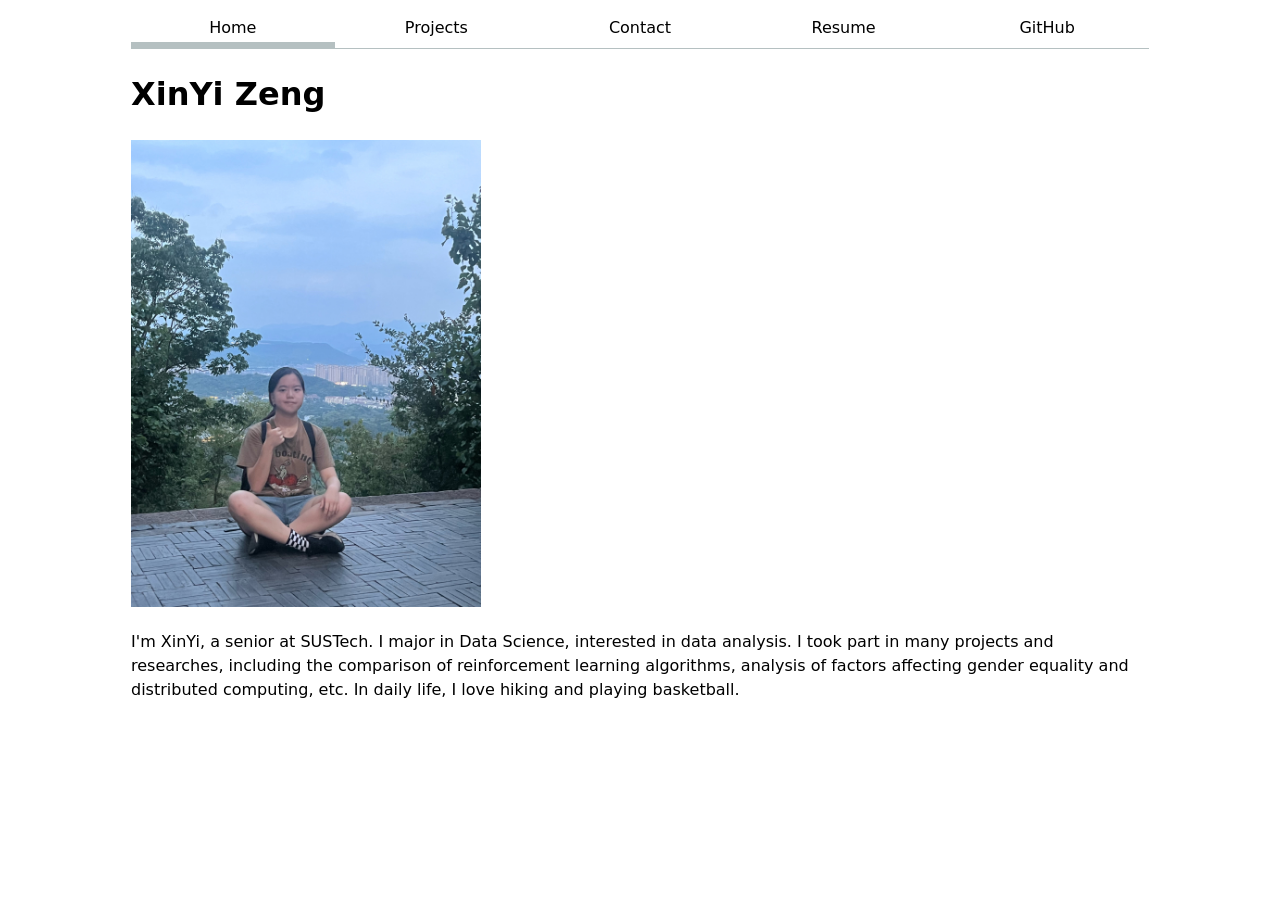
==== index.html @ 6ee1b883 "modify home page" ====
<!DOCTYPE html>
<html lang="en">
<head>
    <meta charset="UTF-8">
    <meta name="viewport" content="width=device-width, initial-scale=1.0">
    <title>XinYi Zeng: Personal site and portfolio</title>
    <!-- add outside css file -->
    <link rel="stylesheet" href="style.css">
</head>
<body>
    <nav>
        <ul>
            <li><a href = "./" class="current">Home</a></li>
            <li><a href="projects/">Projects</a></li>
            <li><a href="contact/">Contact</a></li>
            <li><a href="resume/">Resume</a></li>
            <!-- target_blank: open the new page, not leaving the webpage-->
            <li><a href="https://github.com/Zeng-xinyi" target="_blank">GitHub</a></li>
        </ul>
    </nav>
    <h1>XinYi Zeng</h1>
    <img src="images/self_picture.jpg" alt="A photo of me hiking" style="width: 350px;">
    <p>I'm XinYi, a senior at SUSTech. I major in Data Science, interested in data analysis. I took part in many projects and researches, including the comparison of reinforcement learning algorithms, analysis of factors affecting gender equality and distributed computing, etc. In daily life, I love hiking and playing basketball. </p>
</body>
</html>
---- style.css ----
body {
  /* Set line height to 1.5 times the font size
	   and use the OS’s UI font as the website font
	 */
  font: 100%/1.5 system-ui;
  max-width: 100ch;
  /* Center the content */
  margin-inline: auto;
  /* Add horizontal padding so that the content doesn't touch viewport edges */
  padding-inline: 1rem;

}
/*Descendant selectors*/
nav ul,
nav li {
  display: contents;
}

nav {
  display: flex;
}

nav a {
  flex: 1;
}

nav {
  margin-bottom: 1rem;
  border-bottom: 1px solid oklch(80% 3% 200);
}

nav a {
  /*Remove the underline*/
  text-decoration: none;
  /*Remove the gory default link color*/
  color: inherit;
  /*Center the text in its box*/
  text-align: center;
  padding: 0.5em;
}

nav a.current {
  border-bottom: 0.4em solid oklch(80% 3% 200);
  padding-bottom: 0.1em;
}
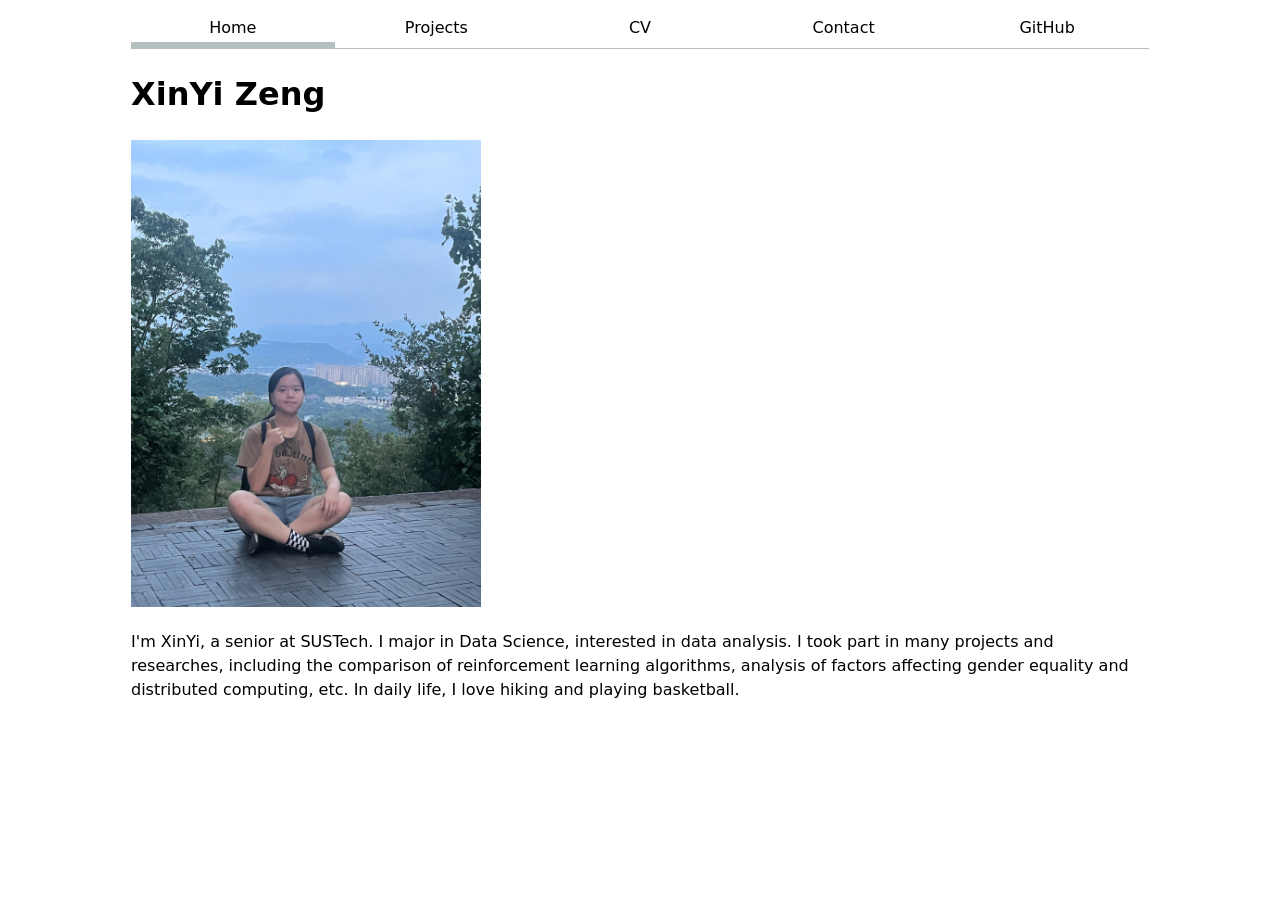
==== commit a4b23856: "change the order and name" ====
--- a/index.html
+++ b/index.html
@@ -12,8 +12,8 @@
         <ul>
             <li><a href = "./" class="current">Home</a></li>
             <li><a href="projects/">Projects</a></li>
+            <li><a href="resume/">CV</a></li>
             <li><a href="contact/">Contact</a></li>
-            <li><a href="resume/">Resume</a></li>
             <!-- target_blank: open the new page, not leaving the webpage-->
             <li><a href="https://github.com/Zeng-xinyi" target="_blank">GitHub</a></li>
         </ul>
--- a/style.css
+++ b/style.css
@@ -39,7 +39,47 @@
   padding: 0.5em;
 }
 
+/*Add border of the navigation bar*/
 nav a.current {
   border-bottom: 0.4em solid oklch(80% 3% 200);
   padding-bottom: 0.1em;
+}
+
+/*Add border of the navigation bar*/
+:root {
+  --color-accent: oklch(65% 50% 0);
+  accent-color: var(--color-accent);
+}
+
+/*Add hover display*/
+nav a:hover {
+  border-bottom: 0.4em solid var(--color-accent);
+  background-color: oklch(from var(--color-accent) 95% 5% h);
+}
+
+/*Contact page*/
+/*make the font uniform*/
+input,
+textarea,
+button {
+  font: inherit;
+}
+
+/*each label is a line*/
+label,
+input,
+textarea,
+button {
+  display: block;
+}
+
+input,
+textarea,
+button {
+  width: 100%;
+  box-sizing: border-box; /*avoid overflowing*/
+}
+
+label {
+  margin-block: 1em 0.5em;
 }
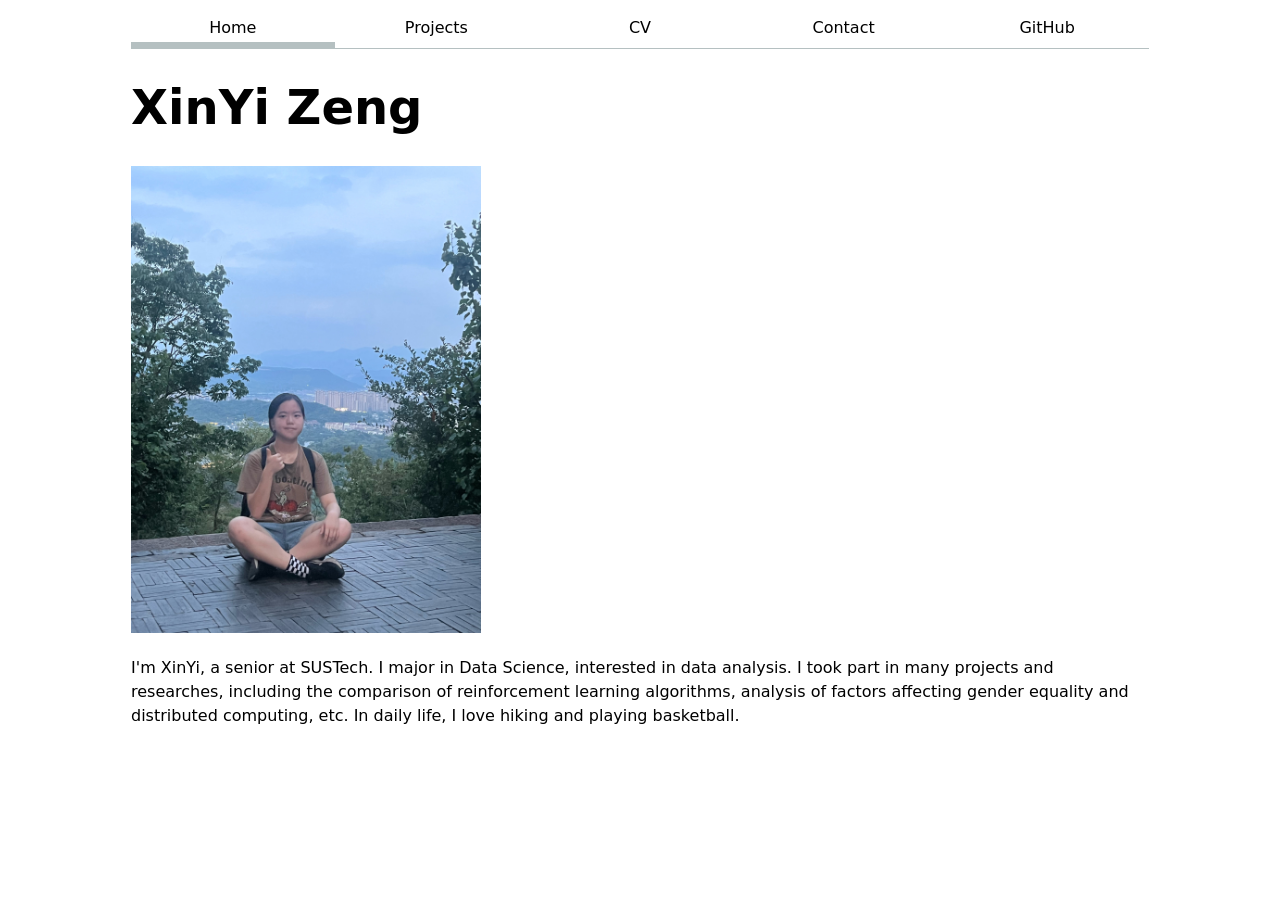
==== commit 8c055718: "add global.js" ====
--- a/index.html
+++ b/index.html
@@ -21,5 +21,6 @@
     <h1>XinYi Zeng</h1>
     <img src="images/self_picture.jpg" alt="A photo of me hiking" style="width: 350px;">
     <p>I'm XinYi, a senior at SUSTech. I major in Data Science, interested in data analysis. I took part in many projects and researches, including the comparison of reinforcement learning algorithms, analysis of factors affecting gender equality and distributed computing, etc. In daily life, I love hiking and playing basketball. </p>
+<script type="module" src="global.js"></script>
 </body>
 </html>
--- a/style.css
+++ b/style.css
@@ -1,3 +1,11 @@
+/*Add border of the navigation bar*/
+:root {
+  --color-accent: oklch(65% 50% 0);
+  accent-color: var(--color-accent);
+  --color-border: oklch(84.717% 0.04267 351.188);   
+  --color-card-bg: oklch(from var(--color-accent) 99% 0.01 h);     
+}
+
 body {
   /* Set line height to 1.5 times the font size
 	   and use the OS’s UI font as the website font
@@ -8,6 +16,16 @@
   margin-inline: auto;
   /* Add horizontal padding so that the content doesn't touch viewport edges */
   padding-inline: 1rem;
+
+  /* Default styles for all headings */
+  h1, h2, h3, h4, h5, h6 {
+    line-height: 1.1; /* Compact leading for headings */
+    text-wrap: balance; /* Balance wrapping for multi-line titles */
+  }
+
+  h1 {
+    font-size: 300%; /* Make <h1> significantly larger */
+  }
 
 }
 /*Descendant selectors*/
@@ -45,12 +63,6 @@
   padding-bottom: 0.1em;
 }
 
-/*Add border of the navigation bar*/
-:root {
-  --color-accent: oklch(65% 50% 0);
-  accent-color: var(--color-accent);
-}
-
 /*Add hover display*/
 nav a:hover {
   border-bottom: 0.4em solid var(--color-accent);
@@ -65,21 +77,83 @@
   font: inherit;
 }
 
-/*each label is a line*/
-label,
-input,
-textarea,
-button {
-  display: block;
-}
-
-input,
-textarea,
-button {
-  width: 100%;
-  box-sizing: border-box; /*avoid overflowing*/
+form {
+  display: grid;
+  grid-template-columns: auto 1fr;
+  gap: 1em;
 }
 
 label {
-  margin-block: 1em 0.5em;
+  display: grid;
+  grid-template-columns: subgrid;
+  grid-column: 1 / -1;
+}
+
+button[type="submit"] {
+  grid-column: 1 / -1;
+}
+
+/*Projects page*/
+.projects {
+  display: grid;
+  grid-template-columns: repeat(auto-fill, minmax(15em, 1fr));
+  gap: 1em; /* Set Spacing */
+}
+
+.projects article {
+  display: grid;
+  grid-template-rows: subgrid; 
+  grid-row: span 3; 
+}
+
+.projects h2 {
+  margin: 0; 
+}
+
+section {
+  margin-bottom: 2rem;
+  padding-bottom: 1.5rem;
+  border-bottom: 1px solid oklch(80% 3% 200); /* add separate lines */
+}
+section:last-of-type {
+  border-bottom: none;
+  margin-bottom: 0;
+}
+
+/*emphasize the h2*/
+h2 {
+  font-size: 150%;
+  margin-top: 1.5em;
+  margin-bottom: 0.8em;
+  color: var(--color-accent);
+  position: relative;
+}
+h2::before {
+  content: "";
+  display: block;
+  width: 1.5em; /*short or long*/
+  height: 0.1em; /*thin or thick*/
+  background: var(--color-accent);
+  position: absolute;
+  bottom: -0.4em;
+  left: 0;
+}
+
+/*Add background color to the article*/
+article {
+  background: var(--color-card-bg);
+  border-radius: 12px;
+  padding: 1.2em;
+  margin-bottom: 1.4em;
+  box-shadow: 0 2px 6px oklch(0 0 0 / 5%);
+  border: 1px solid var(--color-border);
+  transition: transform 0.2s ease, box-shadow 0.2s ease;
+}
+article:hover {
+  transform: translateY(-2px);
+  box-shadow: 0 4px 12px oklch(0 0 0 / 8%);
+}
+
+a {
+  color: var(--color-accent);
 }
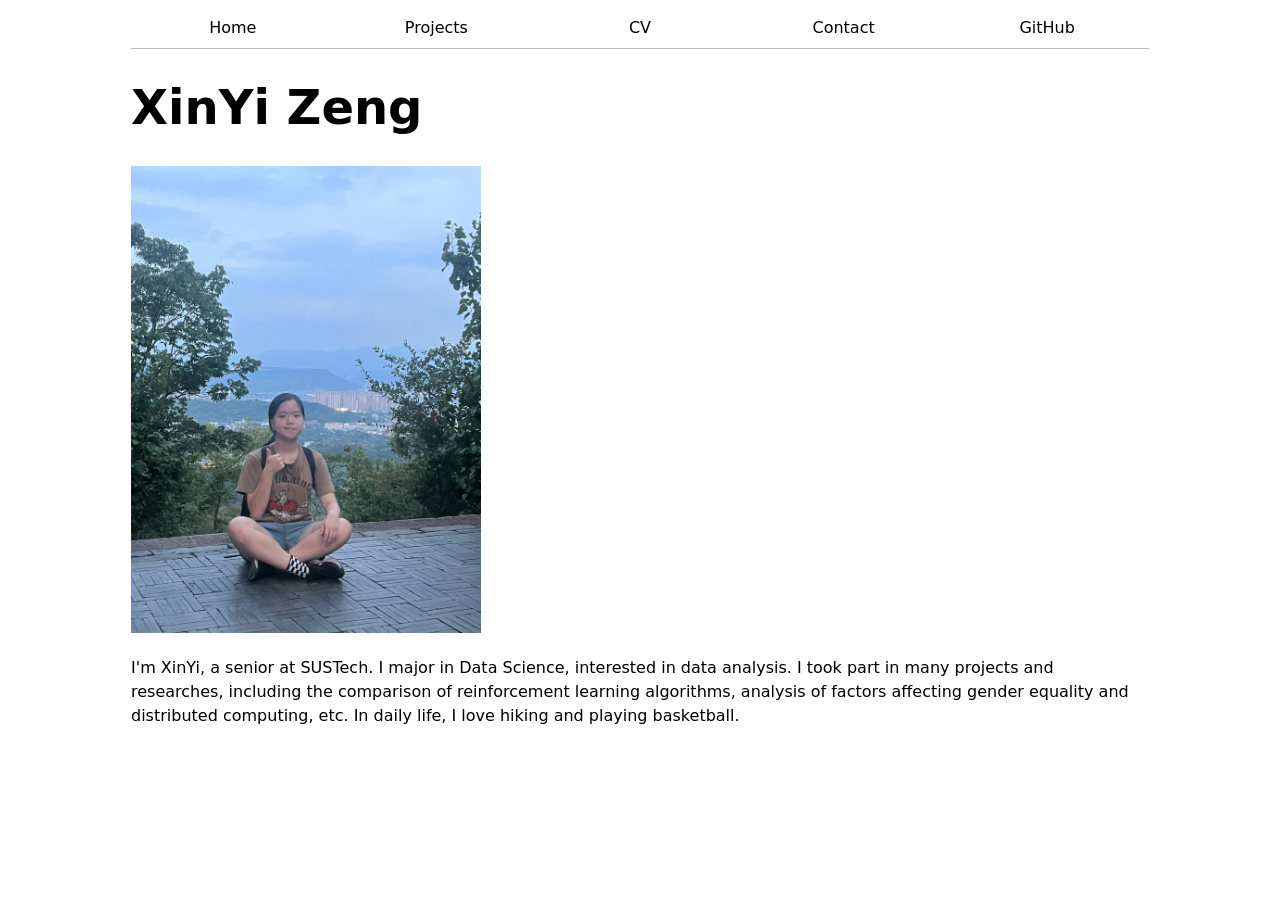
==== commit 3af596ad: "automatic nav" ====
--- a/index.html
+++ b/index.html
@@ -8,16 +8,6 @@
     <link rel="stylesheet" href="style.css">
 </head>
 <body>
-    <nav>
-        <ul>
-            <li><a href = "./" class="current">Home</a></li>
-            <li><a href="projects/">Projects</a></li>
-            <li><a href="resume/">CV</a></li>
-            <li><a href="contact/">Contact</a></li>
-            <!-- target_blank: open the new page, not leaving the webpage-->
-            <li><a href="https://github.com/Zeng-xinyi" target="_blank">GitHub</a></li>
-        </ul>
-    </nav>
     <h1>XinYi Zeng</h1>
     <img src="images/self_picture.jpg" alt="A photo of me hiking" style="width: 350px;">
     <p>I'm XinYi, a senior at SUSTech. I major in Data Science, interested in data analysis. I took part in many projects and researches, including the comparison of reinforcement learning algorithms, analysis of factors affecting gender equality and distributed computing, etc. In daily life, I love hiking and playing basketball. </p>
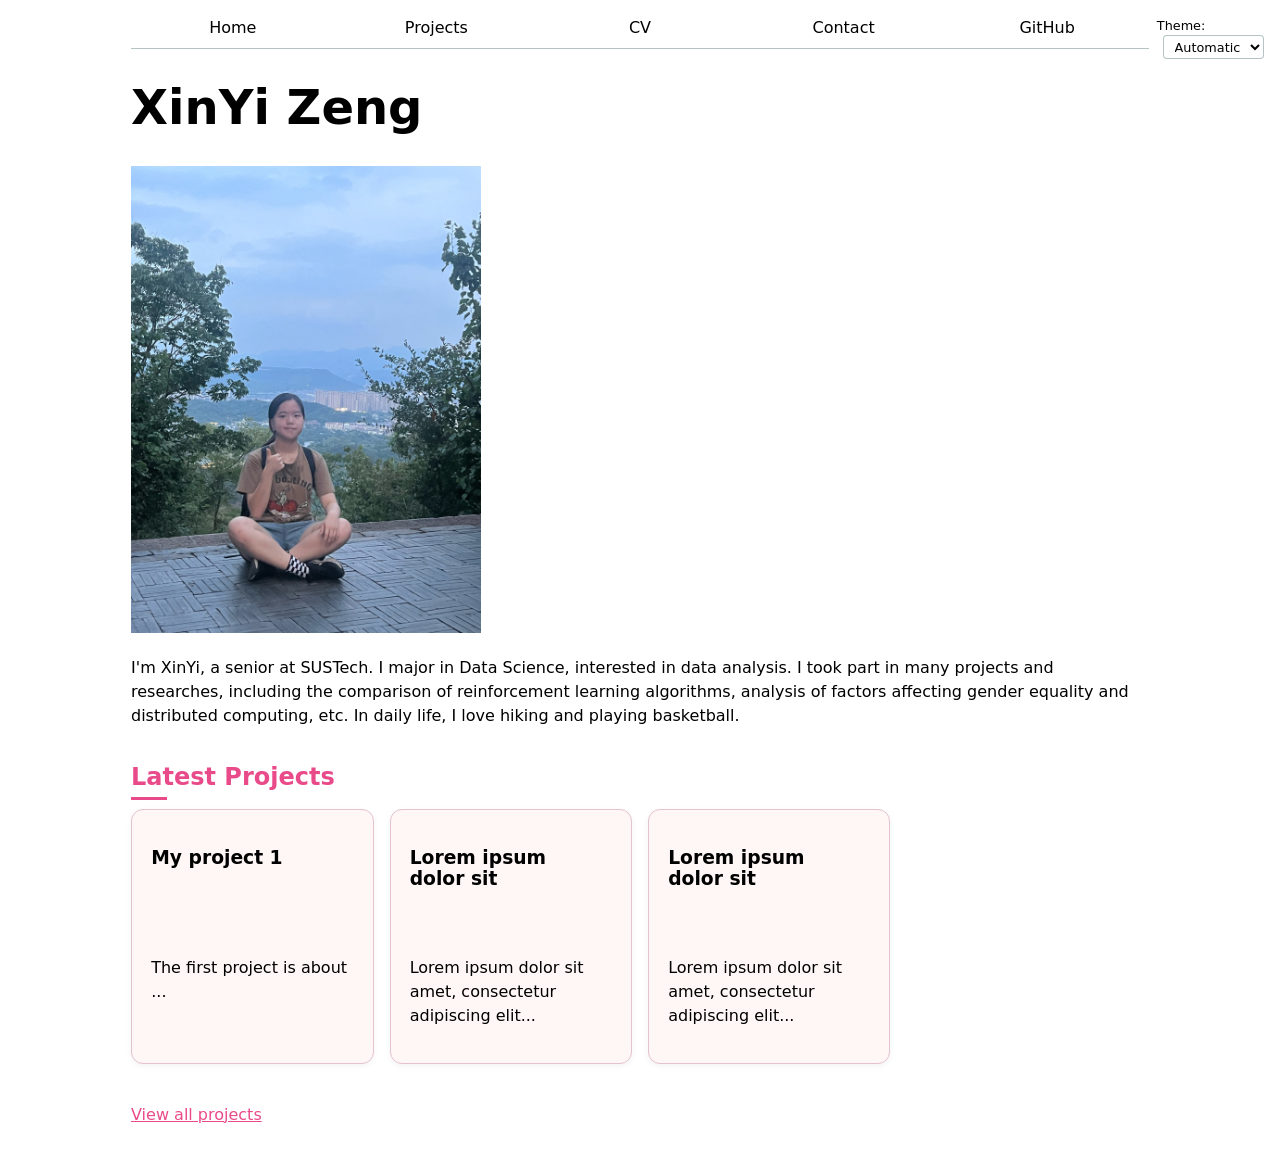
==== commit 8a5c0092: "projects/home js file update" ====
--- a/index.html
+++ b/index.html
@@ -11,6 +11,16 @@
     <h1>XinYi Zeng</h1>
     <img src="images/self_picture.jpg" alt="A photo of me hiking" style="width: 350px;">
     <p>I'm XinYi, a senior at SUSTech. I major in Data Science, interested in data analysis. I took part in many projects and researches, including the comparison of reinforcement learning algorithms, analysis of factors affecting gender equality and distributed computing, etc. In daily life, I love hiking and playing basketball. </p>
-<script type="module" src="global.js"></script>
+
+    <section>
+        <h2>Latest Projects</h2>
+        <div class="projects"></div>
+        <p><a href="./projects/index.html">View all projects</a></p>
+    </section>
+
+<script type="module" src="./global.js"></script>
+<!-- defer: prevent scripts from loading too quickly -->
+<script type="module" src="./index.js" defer></script>
+
 </body>
 </html>
--- a/style.css
+++ b/style.css
@@ -1,9 +1,14 @@
+html {
+  color-scheme: light dark; 
+}
+
 /*Add border of the navigation bar*/
 :root {
   --color-accent: oklch(65% 50% 0);
   accent-color: var(--color-accent);
   --color-border: oklch(84.717% 0.04267 351.188);   
-  --color-card-bg: oklch(from var(--color-accent) 99% 0.01 h);     
+  --color-card-bg: color-mix(in oklch, var(--color-accent) 5%, canvas 95%);     
+  --border-color: oklch(50% 10% 200 / 40%);
 }
 
 body {
@@ -36,18 +41,12 @@
 
 nav {
   display: flex;
+  margin-bottom: 1rem;
+  border-bottom: 1px solid var(--border-color);
 }
 
 nav a {
   flex: 1;
-}
-
-nav {
-  margin-bottom: 1rem;
-  border-bottom: 1px solid oklch(80% 3% 200);
-}
-
-nav a {
   /*Remove the underline*/
   text-decoration: none;
   /*Remove the gory default link color*/
@@ -59,21 +58,22 @@
 
 /*Add border of the navigation bar*/
 nav a.current {
-  border-bottom: 0.4em solid oklch(80% 3% 200);
+  border-bottom: 0.4em solid var(--border-color);
   padding-bottom: 0.1em;
 }
 
 /*Add hover display*/
 nav a:hover {
   border-bottom: 0.4em solid var(--color-accent);
-  background-color: oklch(from var(--color-accent) 95% 5% h);
+  background-color: color-mix(in oklch, var(--color-accent), canvas 85%);
 }
 
 /*Contact page*/
 /*make the font uniform*/
 input,
 textarea,
-button {
+button,
+select {
   font: inherit;
 }
 
@@ -113,7 +113,7 @@
 section {
   margin-bottom: 2rem;
   padding-bottom: 1.5rem;
-  border-bottom: 1px solid oklch(80% 3% 200); /* add separate lines */
+  border-bottom: 1px solid var(--border-color); /* add separate lines */
 }
 section:last-of-type {
   border-bottom: none;
@@ -156,4 +156,23 @@
 
 a {
   color: var(--color-accent);
+}
+
+/* Theme switch styling */
+.color-scheme {
+  position: absolute;
+  top: 1rem;
+  right: 1rem;
+  font-size: 80%;
+  font-family: inherit;
+  z-index: 10; /* the content lies on top */
+}
+
+.color-scheme select {
+  margin-left: 0.5em;
+  padding: 0.2em 0.5em;
+  border: 1px solid var(--border-color);
+  border-radius: 4px;
+  background: canvas;
+  color: canvastext;
 }
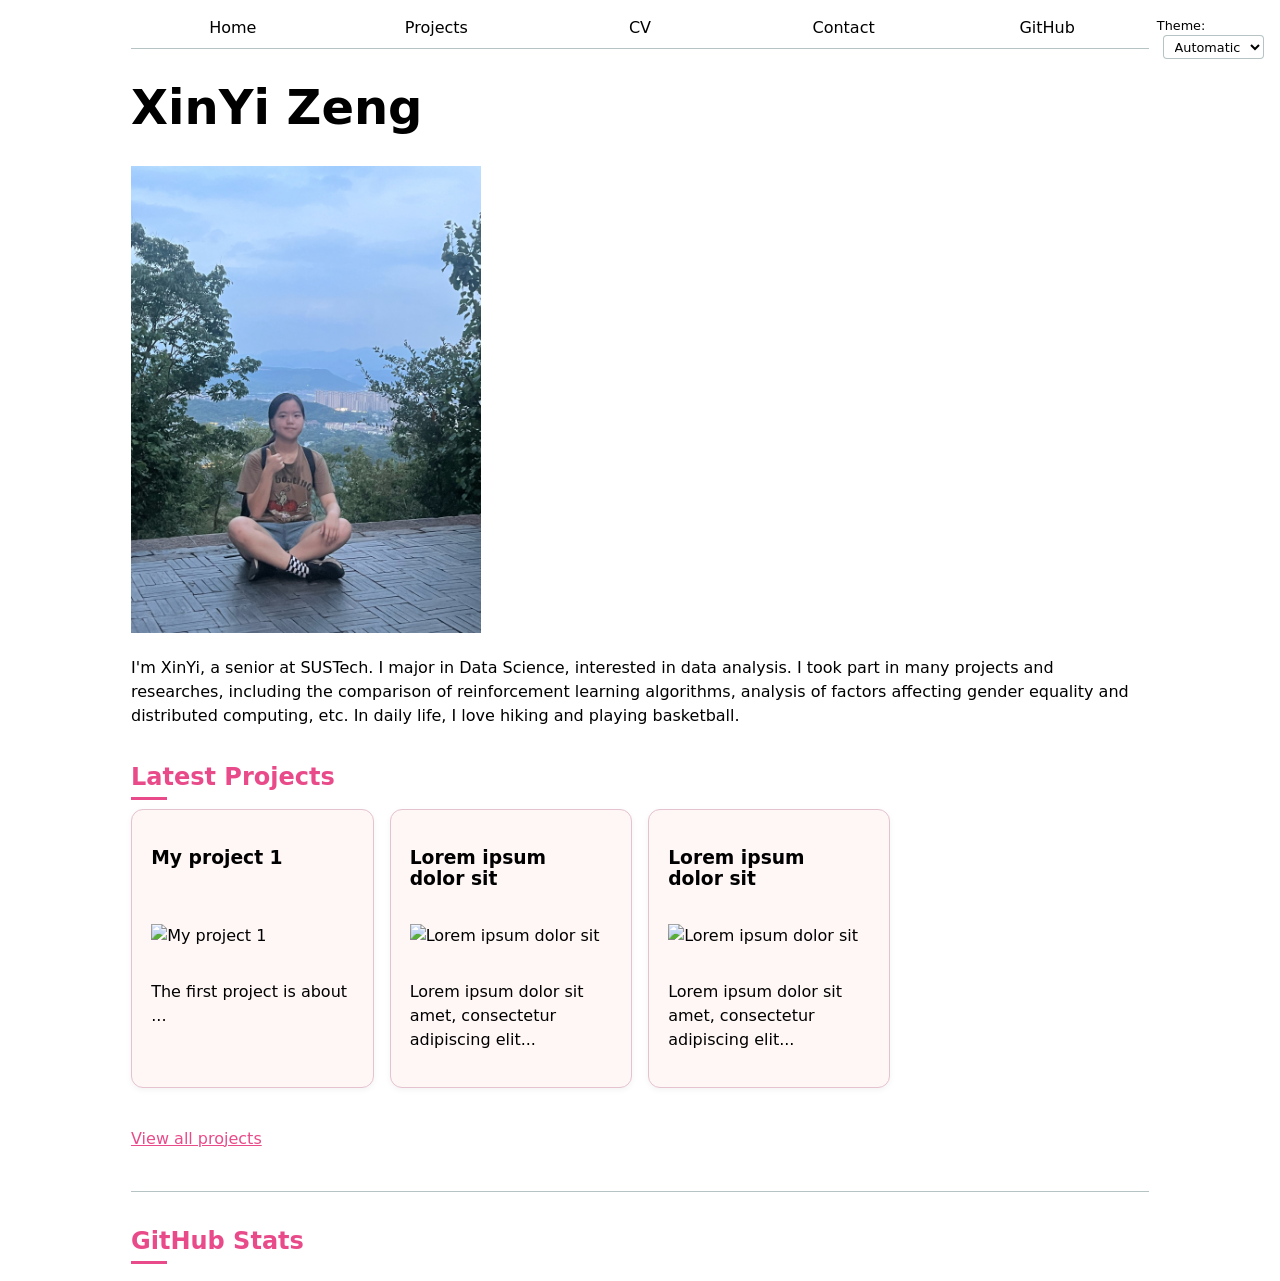
==== commit 5db4bc6b: "github api" ====
--- a/index.html
+++ b/index.html
@@ -17,6 +17,12 @@
         <div class="projects"></div>
         <p><a href="./projects/index.html">View all projects</a></p>
     </section>
+    <section>
+        <h2>GitHub Stats</h2>
+        <div class="github-info">
+            <!-- GitHub data will load here -->
+        </div>
+</section>
 
 <script type="module" src="./global.js"></script>
 <!-- defer: prevent scripts from loading too quickly -->
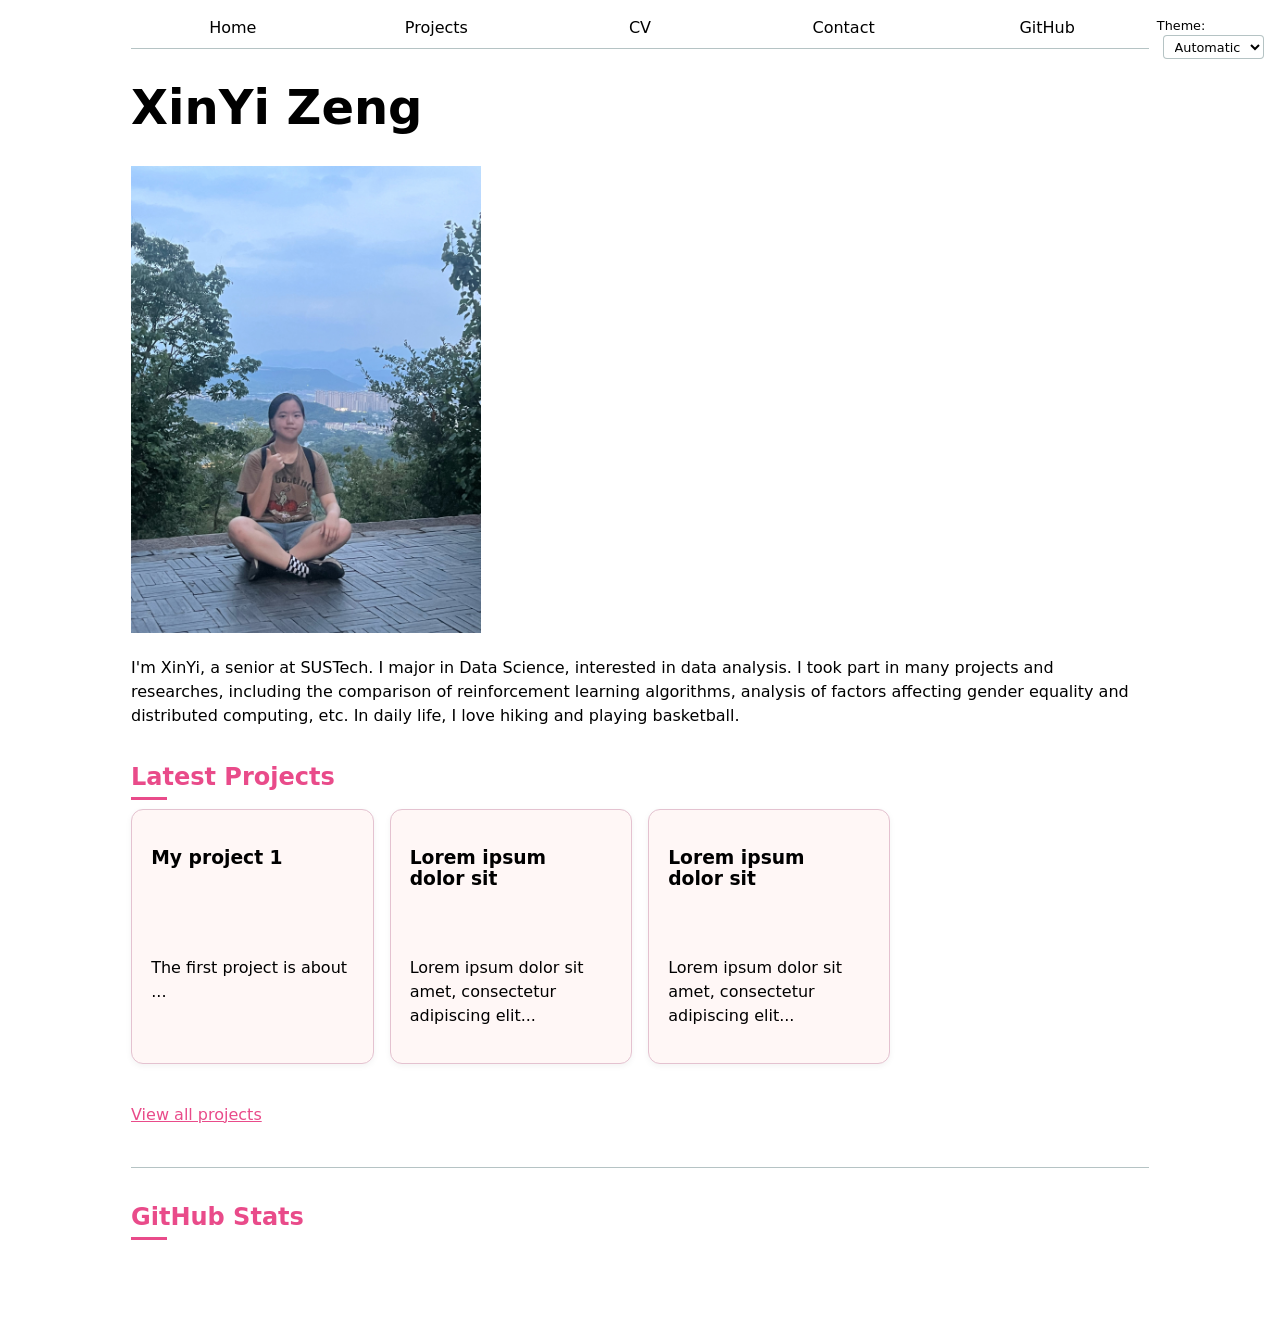
==== commit ce7045a6: "add time and change css" ====
--- a/index.html
+++ b/index.html
@@ -19,10 +19,10 @@
     </section>
     <section>
         <h2>GitHub Stats</h2>
-        <div class="github-info">
+            <div id="profile-stats">
             <!-- GitHub data will load here -->
-        </div>
-</section>
+            </div>
+    </section>
 
 <script type="module" src="./global.js"></script>
 <!-- defer: prevent scripts from loading too quickly -->
--- a/style.css
+++ b/style.css
@@ -175,4 +175,55 @@
   border-radius: 4px;
   background: canvas;
   color: canvastext;
-}+}
+
+/* GitHub Stats Section */
+#profile-stats {
+  display: flex;
+  justify-content: center;
+  align-items: flex-start;
+  gap: 3rem;
+  margin: 2rem 0;
+  text-align: center;
+  flex-wrap: wrap;
+}
+
+#profile-stats dl {
+  display: grid;
+  grid-template-rows: auto auto;
+  justify-items: center;
+  margin: 0;
+}
+
+#profile-stats dt {
+  text-transform: uppercase;
+  font-size: 0.7rem;
+  letter-spacing: 1px;
+  color: #6b7280; /* 灰色标题 */
+  margin-bottom: 0.3rem;
+}
+
+#profile-stats dd {
+  font-size: 1.5rem;
+  font-weight: 600;
+  color: #111827; /* 深色数字 */
+  margin: 0;
+}
+
+#profile-stats img {
+  border-radius: 50%;
+  margin-bottom: 1rem;
+}
+
+#profile-stats h3 {
+  font-size: 1.2rem;
+  margin-bottom: 1rem;
+}
+
+#profile-stats a {
+  text-decoration: none;
+}
+
+#profile-stats a:hover {
+  text-decoration: underline;
+}
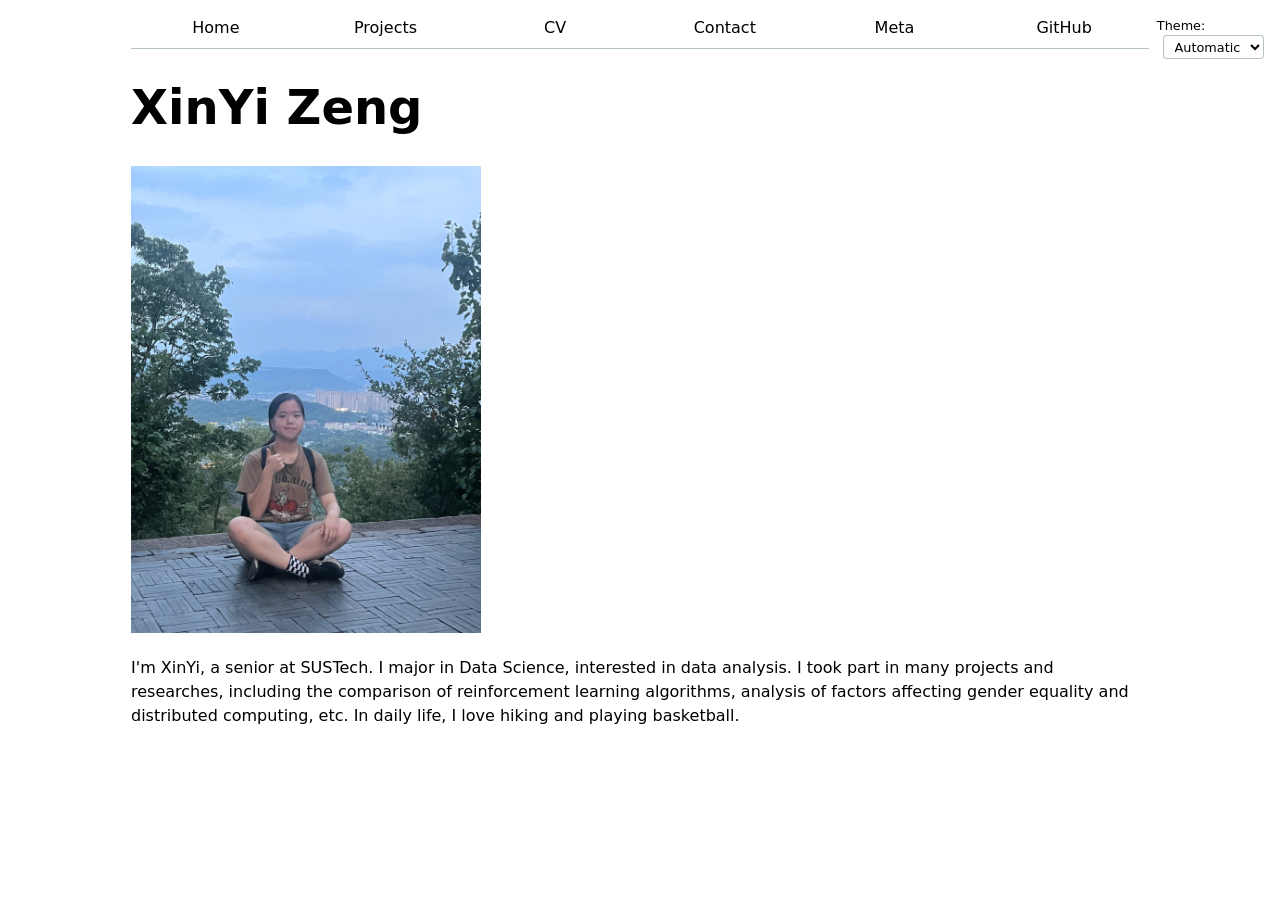
==== commit c45d38ba: "update home page" ====
--- a/index.html
+++ b/index.html
@@ -12,18 +12,6 @@
     <img src="images/self_picture.jpg" alt="A photo of me hiking" style="width: 350px;">
     <p>I'm XinYi, a senior at SUSTech. I major in Data Science, interested in data analysis. I took part in many projects and researches, including the comparison of reinforcement learning algorithms, analysis of factors affecting gender equality and distributed computing, etc. In daily life, I love hiking and playing basketball. </p>
 
-    <section>
-        <h2>Latest Projects</h2>
-        <div class="projects"></div>
-        <p><a href="./projects/index.html">View all projects</a></p>
-    </section>
-    <section>
-        <h2>GitHub Stats</h2>
-            <div id="profile-stats">
-            <!-- GitHub data will load here -->
-            </div>
-    </section>
-
 <script type="module" src="./global.js"></script>
 <!-- defer: prevent scripts from loading too quickly -->
 <script type="module" src="./index.js" defer></script>
--- a/style.css
+++ b/style.css
@@ -199,14 +199,14 @@
   text-transform: uppercase;
   font-size: 0.7rem;
   letter-spacing: 1px;
-  color: #6b7280; /* 灰色标题 */
+  color: #6b7280; 
   margin-bottom: 0.3rem;
 }
 
 #profile-stats dd {
   font-size: 1.5rem;
   font-weight: 600;
-  color: #111827; /* 深色数字 */
+  color: #111827; 
   margin: 0;
 }
 
@@ -227,3 +227,406 @@
 #profile-stats a:hover {
   text-decoration: underline;
 }
+
+/*project year style*/
+.project-year {
+  color: gray;
+  font-family: Baskerville, serif;
+  font-variant-numeric: oldstyle-nums;
+  font-size: 0.9em;
+  margin-top: 0.3em;
+}
+
+/*SVG*/
+#projects-pie-plot {
+  max-width: 20em;
+  margin-block: 2em;
+  overflow: visible; /*can not be cut*/
+}
+
+.legend {
+  display: grid;
+  grid-template-columns: repeat(auto-fill, minmax(9em, 1fr));
+  gap: 0.75em;
+  padding: 0.75em;
+  margin-block: 1.5em;
+  border: 1px solid var(--border-color);
+  border-radius: 8px;
+  background: color-mix(in oklch, canvas 99.5% , var(--color-accent) 0.5%);
+  list-style: none;
+}
+
+
+.legend-item {
+  display: flex;
+  align-items: center;
+  gap: 0.5em;
+  padding: 0.25em;
+}
+
+
+.legend-item .swatch {
+  display: inline-block;
+  width: 1em;
+  height: 1em;
+  aspect-ratio: 1 / 1;
+  border-radius: 0.2em;
+  background: var(--color);
+}
+
+.container {
+  display: flex;      /*Images and tags are arranged horizontally.*/        
+  align-items: center;        
+  justify-content: center;    
+  gap: 2em;                   
+  flex-wrap: wrap;            
+  margin-block: 2em;         
+}
+
+.container svg {
+  flex: 0 0 auto;             
+  max-width: 20em;            
+  height: auto;
+}
+
+.container .legend {
+  flex: 1;                    
+}
+
+.searchBar {
+  display: block;            
+  width: 100%;               
+  max-width: 25em;           
+  margin-block: 1.5em;       
+  padding: 0.5em 0.75em;     
+  border: 1px solid var(--border-color);
+  border-radius: 8px;
+  font-size: 1em;
+  background: canvas;
+  color: canvastext;
+}
+
+
+.projects ul {
+  list-style: none;  
+  margin-left: 0em;  
+  padding-left: 0.8rem; 
+}
+
+.projects ul li {
+  position: relative;
+  padding-left: 0.6rem;   
+  margin-bottom: 0.25rem; 
+}
+
+.projects ul li::before {
+  content: "•";         
+  position: absolute;
+  left: 0;
+  top: 0.1rem;
+  font-size: 0.65em;    
+  color: #555;         
+}
+
+
+/*hover*/ 
+svg {
+  width: 100%;
+  height: auto;
+}
+
+svg path {
+  transition: opacity 300ms ease;
+}
+
+svg:has(path:hover) path:not(:hover) {
+  opacity: 0.5;
+}
+
+/*click*/ 
+path {
+  cursor: pointer;
+  transition: 300ms;
+}
+
+.selected {
+  --color: oklch(65% 50% 0); 
+}
+
+path.selected {
+  fill: var(--color);
+}
+
+.legend-item.selected .swatch {
+  background-color: oklch(65% 50% 0); 
+  box-shadow: 0 0 6px oklch(65% 50% 0);
+  transform: scale(1.1);
+  transition: background-color 0.3s, transform 0.2s, box-shadow 0.2s;
+}
+
+.stats {
+  display: grid;
+  grid-template-columns: repeat(auto-fit, minmax(120px, 1fr)); 
+  text-align: center;
+  row-gap: 0.8rem; 
+  margin-top: 2rem;
+}
+
+/* label*/
+.stats dt {
+  grid-row: 1; /* dt in first row */
+  font-size: 0.8rem;
+  font-weight: 600;
+  color: #6c6c80;
+  text-transform: uppercase;
+  letter-spacing: 1px;
+  margin: 0;
+}
+
+/* number */
+.stats dd {
+  grid-row: 2; /* dd in second row */
+  font-size: 1rem;
+  font-weight: 700;
+  color: #111;
+  line-height: 1.2;
+  margin: 0;
+}
+
+/* meta: day of commit */
+#chart {
+  margin-top: 2rem; 
+}
+
+
+/*grid*/
+.gridlines line {
+  shape-rendering: crispEdges;
+}
+
+.gridlines path {
+  stroke: none;
+}
+
+/*Tooltip*/
+.info {
+  display: grid;
+  grid-template-columns: auto 1fr; 
+  gap: 0.25rem 1rem;
+  margin: 1rem;
+  padding: 1rem;
+  background: #fafafa;
+  border-radius: 8px;
+  border: 1px solid #ddd;
+  font-size: 0.9rem;
+  max-width: 300px;
+}
+
+.info dt {
+  color: #666;
+  font-weight: 600;
+}
+
+.info dd {
+  margin: 0;
+  font-weight: 500;
+}
+
+dl.info {
+  transition-duration: 500ms;
+  transition-property: opacity, visibility;
+}
+
+dl.info[hidden]:not(:hover, :focus-within) {
+  opacity: 0;
+  visibility: hidden;
+}
+
+/* location(top left corner) */
+.tooltip {
+  position: fixed;
+  top: 1em;
+  left: 1em;
+  z-index: 10;
+}
+
+/* hover*/
+circle {
+  transition: all 200ms ease;
+  transform-origin: center;
+  transform-box: fill-box;
+}
+
+/* Make new circles animate from r = 0 */
+@starting-style {
+  circle {
+    r: 0;
+  }
+}
+
+circle:hover {
+  transform: scale(1.5);
+}
+
+/*brushing*/
+@keyframes marching-ants {
+  to {
+    stroke-dashoffset: -8; 
+  }
+}
+
+.selection {
+  fill-opacity: 0.1;       
+  stroke: black;          
+  stroke-opacity: 0.7;     
+  stroke-dasharray: 5 3;   
+  animation: marching-ants 2s linear infinite; 
+}
+
+circle.selected {
+  fill: #ff6b6b; 
+}
+
+
+/* ===== Sub-Title for Schools in Projects Section ===== */
+.sub-title {
+    margin-top: 32px;
+    margin-bottom: 12px;
+    padding: 6px 12px;
+    font-size: 1.25rem;
+    font-weight: 700;
+    border-left: 6px solid #e37e53; 
+    background: #f9eee7;            
+    color: #1a1a1a;
+    border-radius: 4px;
+}
+
+/* ===== Fix project images oversizing ===== */
+.projects article {
+  display: flex;
+  flex-direction: column;
+  overflow: hidden; 
+}
+
+
+.projects article img {
+  width: 100%;
+  height: 180px;             
+  object-fit: cover;         
+  object-position: center;   
+  border-radius: 8px;        
+  margin-bottom: 0.8em;      
+  display: block;
+}
+
+.projects article h2,
+.projects article p {
+  overflow-wrap: break-word;
+}
+
+/* ===== Fix spacing between image and title in project cards ===== */
+.projects article img {
+  width: 100%;              
+  height: auto !important;  
+  object-fit: contain !important;
+  object-position: center;
+  display: block;
+
+  margin-top: 1.2em !important;  
+  margin-bottom: 1.2em !important; 
+
+
+.projects article h2 {
+  margin-top: 0.1em !important; 
+}
+
+}
+
+
+#files {
+  display: grid;
+  grid-template-columns: 1fr 4fr;
+  row-gap: 4px;
+
+  > div {
+    grid-column: 1 / -1;
+    display: grid;
+    grid-template-columns: subgrid;
+  }
+
+  dt {
+    grid-column: 1;
+  }
+
+  dd {
+    grid-column: 2;
+  }
+}
+
+#files dd {
+  grid-column: 2;
+  display: flex;
+  flex-wrap: wrap;
+  align-items: start;
+  align-content: start;
+  gap: 0.15em;
+  padding-top: 0.6em;
+  margin-left: 0;
+}
+
+
+.loc {
+  display: flex;
+  width: 0.5em;
+  aspect-ratio: 1;
+  background: var(--color, steelblue);  
+  border-radius: 50%;
+}
+
+
+#files dt code {
+  font-family: inherit;
+  font-size: 1em;       
+  font-weight: 600;     
+}
+
+#files small {
+  font-family: inherit;
+  font-size: 0.85em;   
+  font-weight: 400;    
+  opacity: 0.7;        
+  display: block;
+}
+
+#scrolly-1 {
+  position: relative;
+  display: flex;
+  margin-bottom: 25vh;
+  gap: 1rem;
+}
+
+#scatter-story {
+  position: relative;
+  flex: 1; 
+}
+
+#scatter-plot {
+  position: sticky;
+  flex: 1.5;  
+  top: 0;
+  left: 0;
+  height: 50vh; /* REQUIRED for sticky to work */
+}
+
+.step {
+  padding-bottom: 50vh;
+  font-size: 1.1rem;
+  line-height: 1.6;
+}
+
+
+#files {
+  margin-top: 6rem;
+}
+
+
